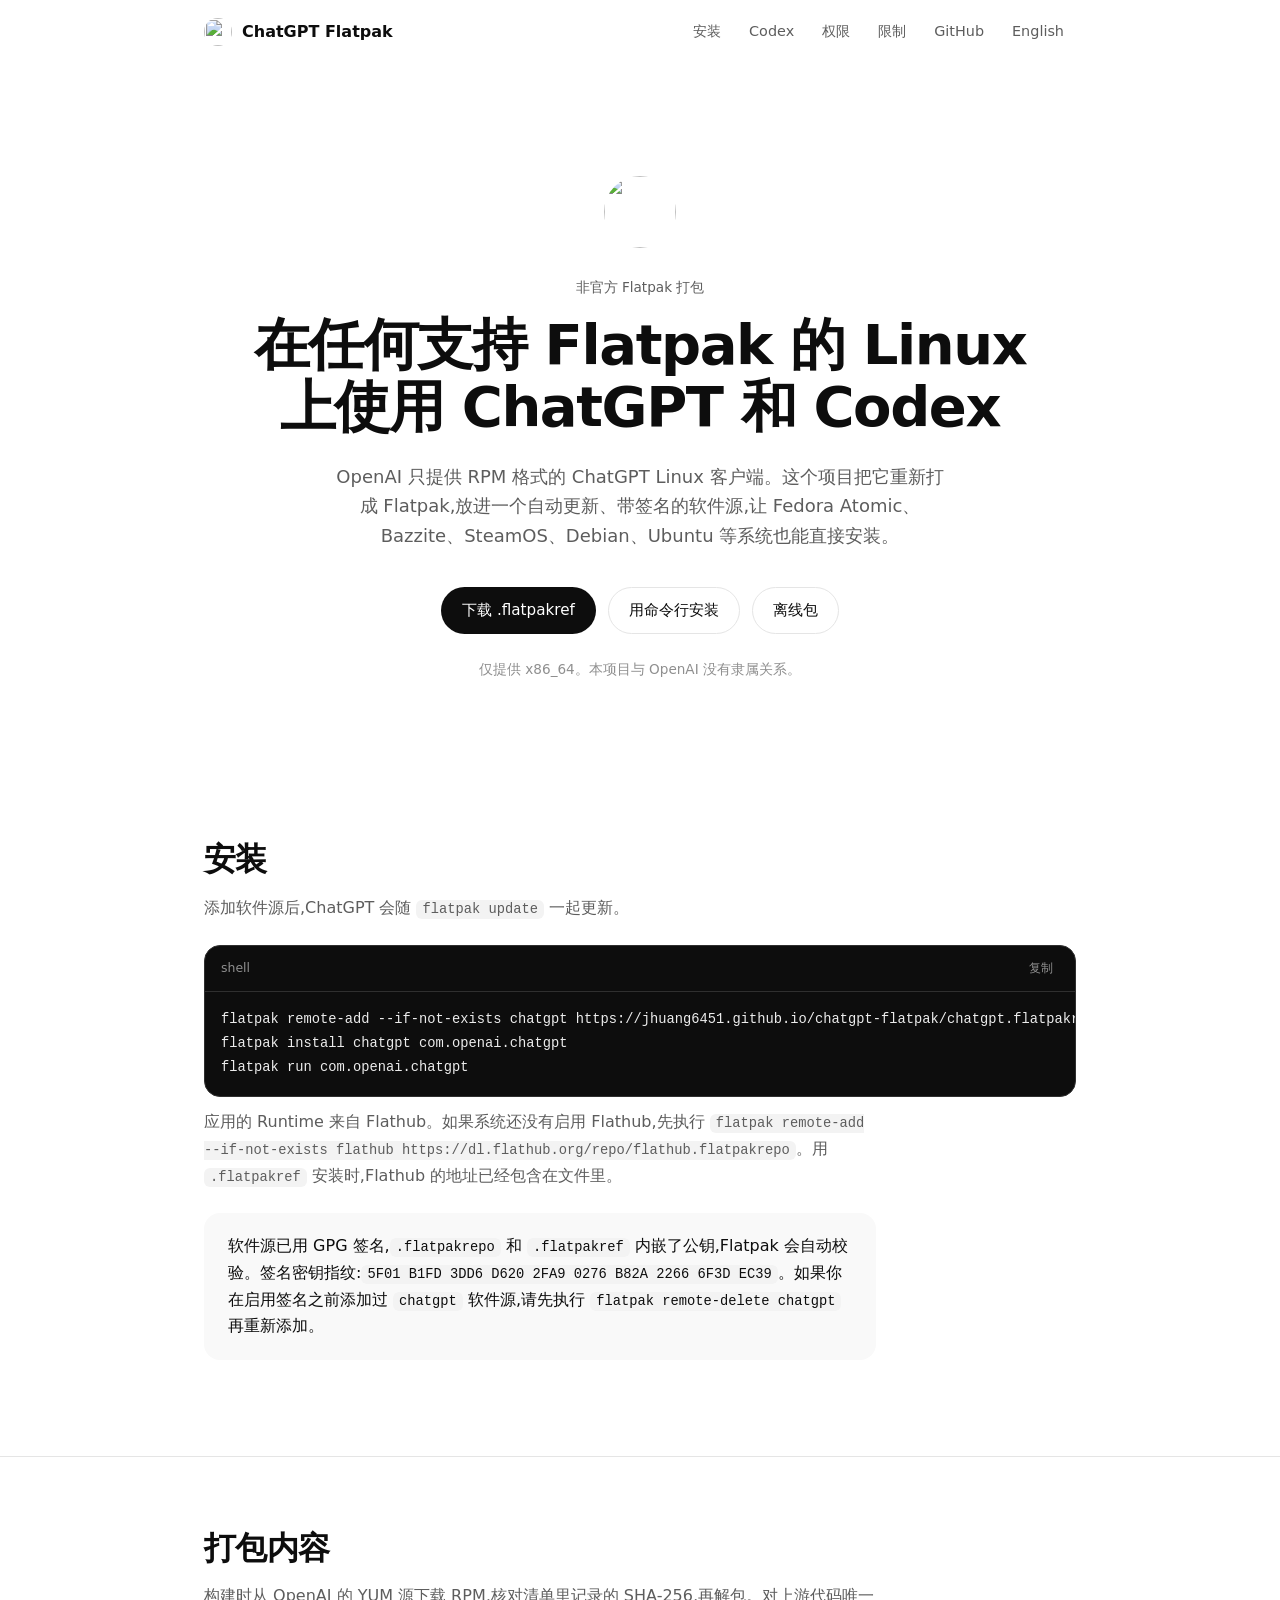
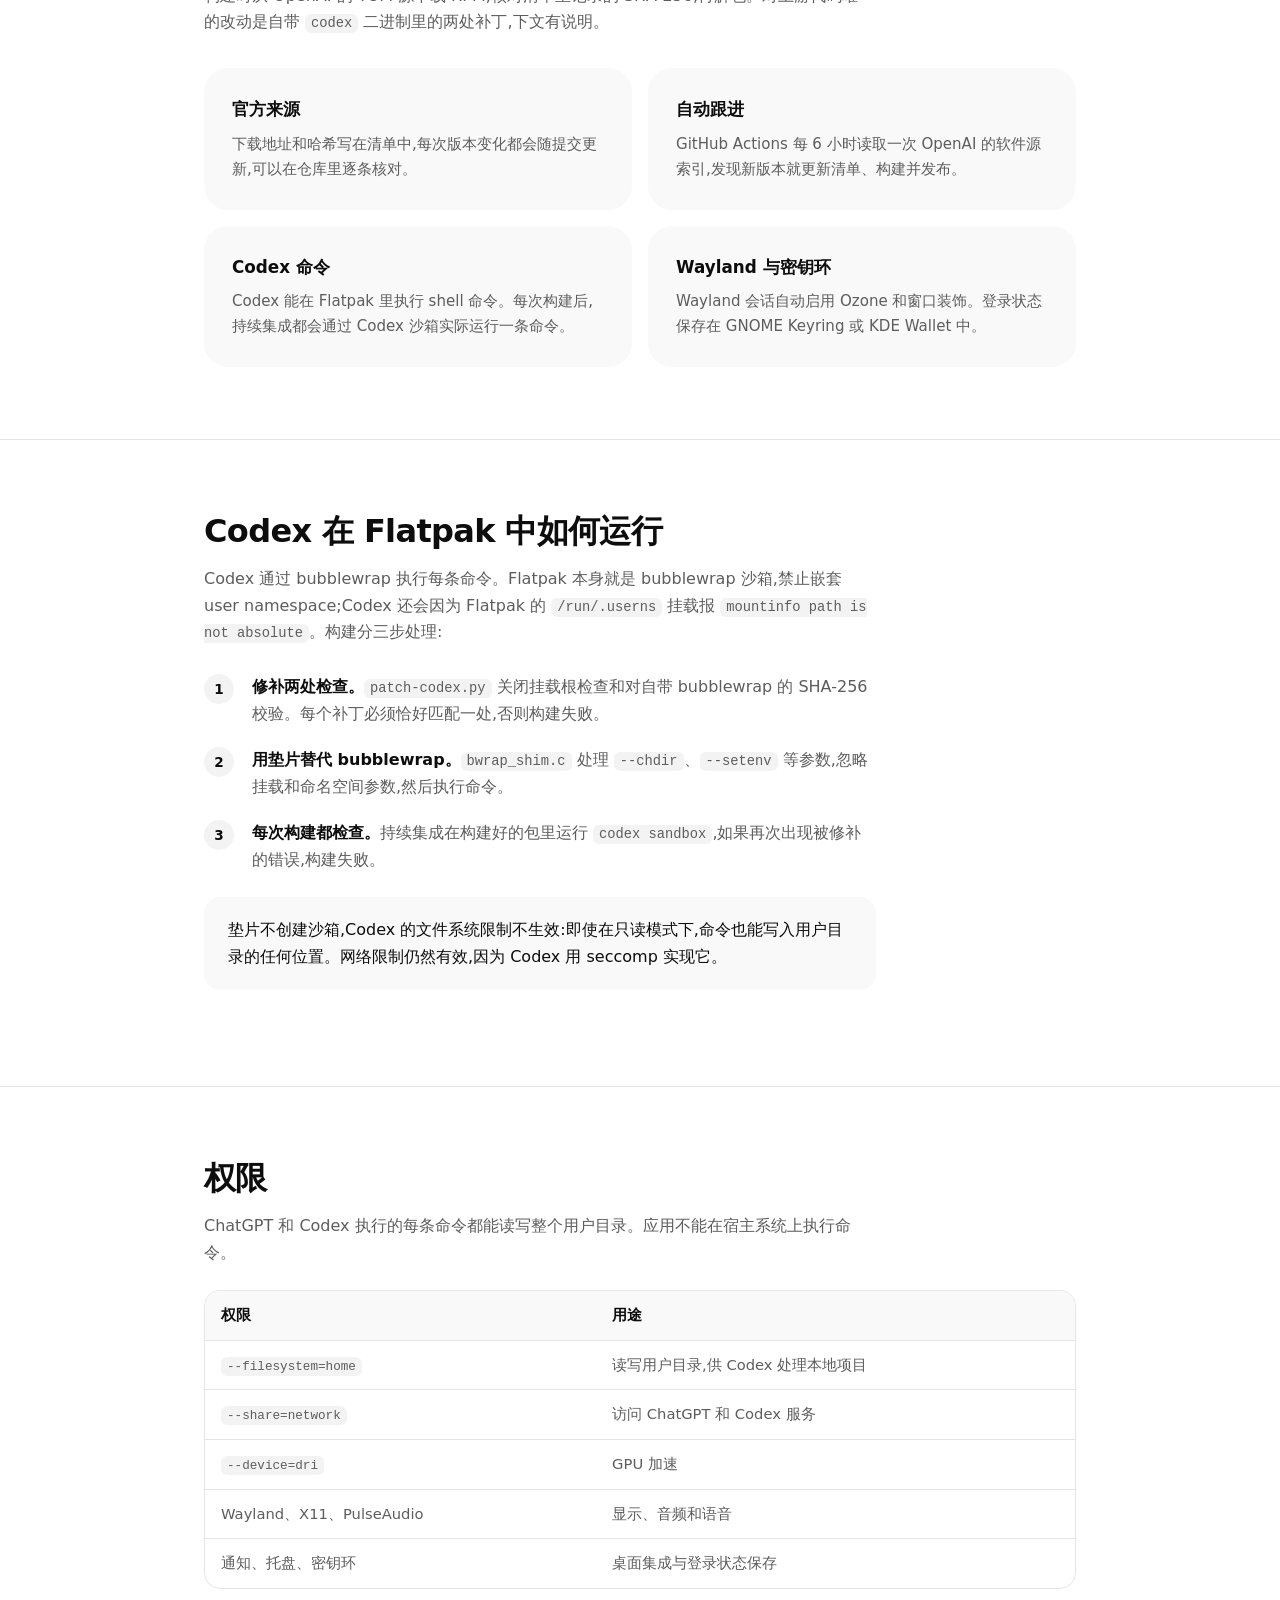
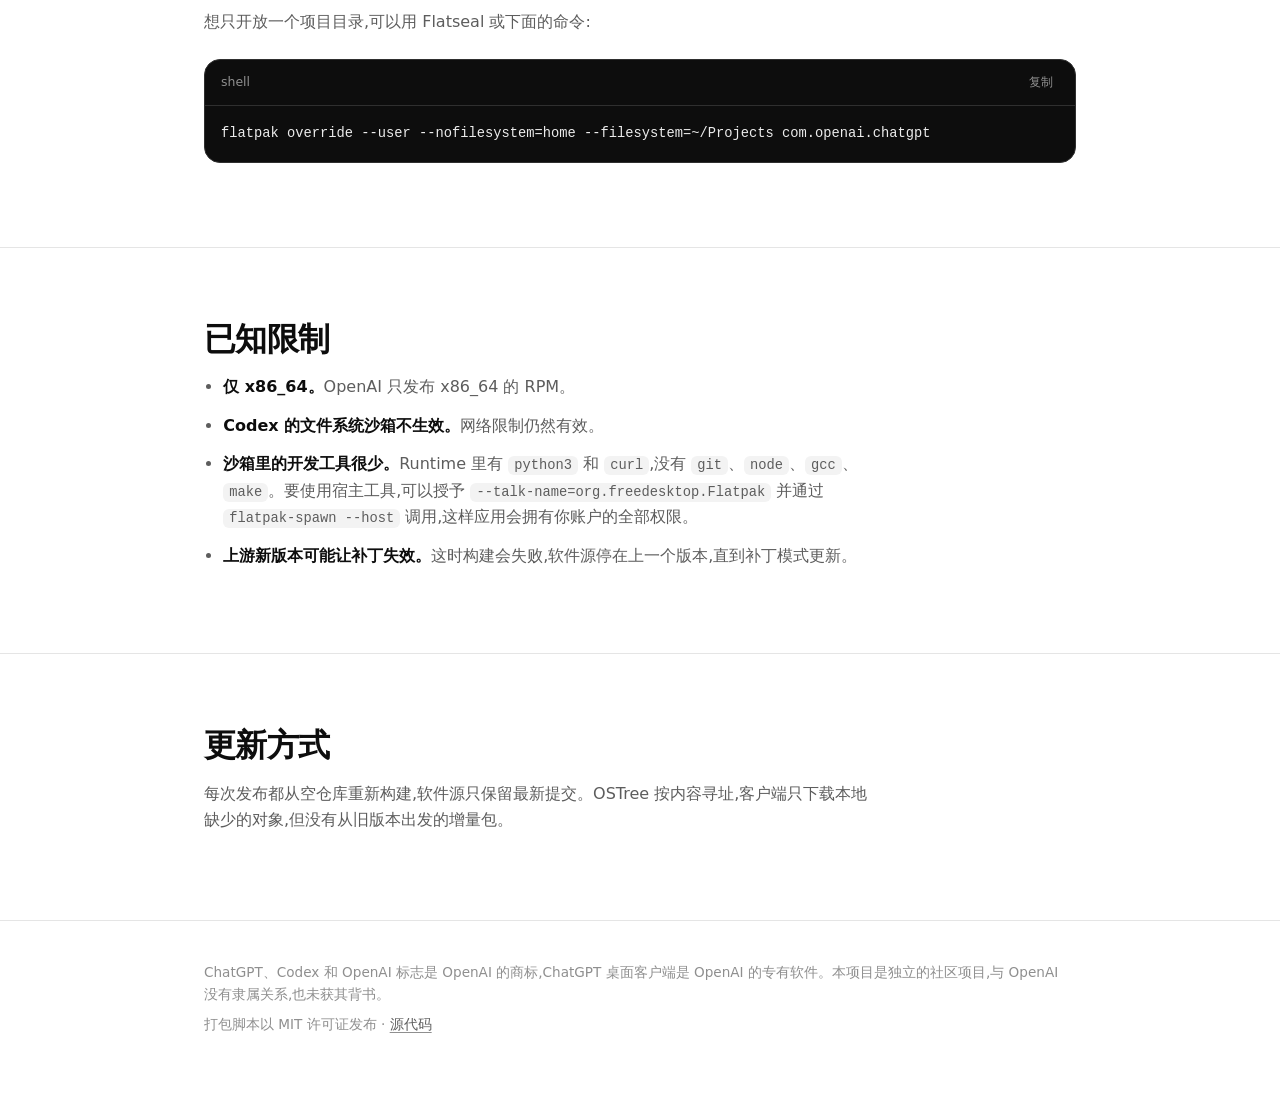
==== web/zh-CN.html @ 4a79d394 "fix: sign appstream refs, verify Codex sandbox in CI, rewrite docs - sign-repo.sh: sign every ref in" ====
<!DOCTYPE html>
<html lang="zh-CN">
<head>
  <meta charset="UTF-8">
  <meta name="viewport" content="width=device-width, initial-scale=1.0">
  <meta name="color-scheme" content="light dark">
  <title>ChatGPT for Linux (Flatpak)</title>
  <meta name="description" content="OpenAI 官方 ChatGPT Linux 桌面客户端的 Flatpak 打包与软件源,从官方 YUM 源构建,自动跟进上游版本。">
  <link rel="icon" type="image/png" href="icons/com.openai.chatgpt.png">
  <link rel="alternate" hreflang="en" href="./">
  <link rel="stylesheet" href="style.css">
</head>
<body>
  <header class="header">
    <div class="container nav">
      <a class="brand" href="#">
        <img src="icons/com.openai.chatgpt.png" alt="">
        <span>ChatGPT Flatpak</span>
      </a>
      <nav class="nav-links">
        <a href="#install">安装</a>
        <a href="#codex" class="hide-sm">Codex</a>
        <a href="#permissions">权限</a>
        <a href="#limits" class="hide-sm">限制</a>
        <a href="https://github.com/jhuang6451/chatgpt-flatpak" rel="noopener">GitHub</a>
        <a href="./" hreflang="en" lang="en">English</a>
      </nav>
    </div>
  </header>

  <main>
    <section class="hero">
      <div class="container">
        <img class="hero-icon" src="icons/com.openai.chatgpt.png" alt="">
        <p class="eyebrow">非官方 Flatpak 打包</p>
        <h1>在任何支持 Flatpak 的 Linux 上使用 ChatGPT 和 Codex</h1>
        <p class="lead">OpenAI 只提供 RPM 格式的 ChatGPT Linux 客户端。这个项目把它重新打成 Flatpak,放进一个自动更新、带签名的软件源,让 Fedora Atomic、Bazzite、SteamOS、Debian、Ubuntu 等系统也能直接安装。</p>
        <div class="actions">
          <a href="chatgpt.flatpakref" class="btn btn-primary" download>下载 .flatpakref</a>
          <a href="#install" class="btn btn-secondary">用命令行安装</a>
          <a href="https://github.com/jhuang6451/chatgpt-flatpak/releases/latest" class="btn btn-secondary" rel="noopener">离线包</a>
        </div>
        <p class="note">仅提供 x86_64。本项目与 OpenAI 没有隶属关系。</p>
      </div>
    </section>

    <section id="install" class="block">
      <div class="container">
        <h2>安装</h2>
        <p>添加软件源后,ChatGPT 会随 <code>flatpak update</code> 一起更新。</p>

        <div class="code-box">
          <div class="code-head">
            <span>shell</span>
            <button class="copy-btn" type="button" data-done="已复制">复制</button>
          </div>
          <pre><code>flatpak remote-add --if-not-exists chatgpt https://jhuang6451.github.io/chatgpt-flatpak/chatgpt.flatpakrepo
flatpak install chatgpt com.openai.chatgpt
flatpak run com.openai.chatgpt</code></pre>
        </div>

        <p>应用的 Runtime 来自 Flathub。如果系统还没有启用 Flathub,先执行 <code>flatpak remote-add --if-not-exists flathub https://dl.flathub.org/repo/flathub.flatpakrepo</code>。用 <code>.flatpakref</code> 安装时,Flathub 的地址已经包含在文件里。</p>

        <div class="callout">
          <p>软件源已用 GPG 签名,<code>.flatpakrepo</code> 和 <code>.flatpakref</code> 内嵌了公钥,Flatpak 会自动校验。签名密钥指纹:<code>5F01 B1FD 3DD6 D620 2FA9 0276 B82A 2266 6F3D EC39</code>。如果你在启用签名之前添加过 <code>chatgpt</code> 软件源,请先执行 <code>flatpak remote-delete chatgpt</code> 再重新添加。</p>
        </div>
      </div>
    </section>

    <section class="block">
      <div class="container">
        <h2>打包内容</h2>
        <p>构建时从 OpenAI 的 YUM 源下载 RPM,核对清单里记录的 SHA-256,再解包。对上游代码唯一的改动是自带 <code>codex</code> 二进制里的两处补丁,下文有说明。</p>
        <div class="features">
          <div class="feature">
            <h3>官方来源</h3>
            <p>下载地址和哈希写在清单中,每次版本变化都会随提交更新,可以在仓库里逐条核对。</p>
          </div>
          <div class="feature">
            <h3>自动跟进</h3>
            <p>GitHub Actions 每 6 小时读取一次 OpenAI 的软件源索引,发现新版本就更新清单、构建并发布。</p>
          </div>
          <div class="feature">
            <h3>Codex 命令</h3>
            <p>Codex 能在 Flatpak 里执行 shell 命令。每次构建后,持续集成都会通过 Codex 沙箱实际运行一条命令。</p>
          </div>
          <div class="feature">
            <h3>Wayland 与密钥环</h3>
            <p>Wayland 会话自动启用 Ozone 和窗口装饰。登录状态保存在 GNOME Keyring 或 KDE Wallet 中。</p>
          </div>
        </div>
      </div>
    </section>

    <section id="codex" class="block">
      <div class="container">
        <h2>Codex 在 Flatpak 中如何运行</h2>
        <p>Codex 通过 bubblewrap 执行每条命令。Flatpak 本身就是 bubblewrap 沙箱,禁止嵌套 user namespace;Codex 还会因为 Flatpak 的 <code>/run/.userns</code> 挂载报 <code>mountinfo path is not absolute</code>。构建分三步处理:</p>
        <ol class="steps">
          <li><strong>修补两处检查。</strong><code>patch-codex.py</code> 关闭挂载根检查和对自带 bubblewrap 的 SHA-256 校验。每个补丁必须恰好匹配一处,否则构建失败。</li>
          <li><strong>用垫片替代 bubblewrap。</strong><code>bwrap_shim.c</code> 处理 <code>--chdir</code>、<code>--setenv</code> 等参数,忽略挂载和命名空间参数,然后执行命令。</li>
          <li><strong>每次构建都检查。</strong>持续集成在构建好的包里运行 <code>codex sandbox</code>,如果再次出现被修补的错误,构建失败。</li>
        </ol>
        <div class="callout">
          <p>垫片不创建沙箱,Codex 的文件系统限制不生效:即使在只读模式下,命令也能写入用户目录的任何位置。网络限制仍然有效,因为 Codex 用 seccomp 实现它。</p>
        </div>
      </div>
    </section>

    <section id="permissions" class="block">
      <div class="container">
        <h2>权限</h2>
        <p>ChatGPT 和 Codex 执行的每条命令都能读写整个用户目录。应用不能在宿主系统上执行命令。</p>
        <div class="table-wrap">
          <table>
            <thead>
              <tr><th>权限</th><th>用途</th></tr>
            </thead>
            <tbody>
              <tr><td><code>--filesystem=home</code></td><td>读写用户目录,供 Codex 处理本地项目</td></tr>
              <tr><td><code>--share=network</code></td><td>访问 ChatGPT 和 Codex 服务</td></tr>
              <tr><td><code>--device=dri</code></td><td>GPU 加速</td></tr>
              <tr><td>Wayland、X11、PulseAudio</td><td>显示、音频和语音</td></tr>
              <tr><td>通知、托盘、密钥环</td><td>桌面集成与登录状态保存</td></tr>
            </tbody>
          </table>
        </div>
        <p style="margin-top: 20px;">想只开放一个项目目录,可以用 Flatseal 或下面的命令:</p>
        <div class="code-box">
          <div class="code-head">
            <span>shell</span>
            <button class="copy-btn" type="button" data-done="已复制">复制</button>
          </div>
          <pre><code>flatpak override --user --nofilesystem=home --filesystem=~/Projects com.openai.chatgpt</code></pre>
        </div>
      </div>
    </section>

    <section id="limits" class="block">
      <div class="container">
        <h2>已知限制</h2>
        <ul class="plain">
          <li><strong>仅 x86_64。</strong>OpenAI 只发布 x86_64 的 RPM。</li>
          <li><strong>Codex 的文件系统沙箱不生效。</strong>网络限制仍然有效。</li>
          <li><strong>沙箱里的开发工具很少。</strong>Runtime 里有 <code>python3</code> 和 <code>curl</code>,没有 <code>git</code>、<code>node</code>、<code>gcc</code>、<code>make</code>。要使用宿主工具,可以授予 <code>--talk-name=org.freedesktop.Flatpak</code> 并通过 <code>flatpak-spawn --host</code> 调用,这样应用会拥有你账户的全部权限。</li>
          <li><strong>上游新版本可能让补丁失效。</strong>这时构建会失败,软件源停在上一个版本,直到补丁模式更新。</li>
        </ul>
      </div>
    </section>

    <section class="block">
      <div class="container">
        <h2>更新方式</h2>
        <p>每次发布都从空仓库重新构建,软件源只保留最新提交。OSTree 按内容寻址,客户端只下载本地缺少的对象,但没有从旧版本出发的增量包。</p>
      </div>
    </section>
  </main>

  <footer class="footer">
    <div class="container">
      <p>ChatGPT、Codex 和 OpenAI 标志是 OpenAI 的商标,ChatGPT 桌面客户端是 OpenAI 的专有软件。本项目是独立的社区项目,与 OpenAI 没有隶属关系,也未获其背书。</p>
      <p>打包脚本以 MIT 许可证发布 · <a href="https://github.com/jhuang6451/chatgpt-flatpak" rel="noopener">源代码</a></p>
    </div>
  </footer>

  <script>
    (function () {
      if (!navigator.clipboard) return;
      document.querySelectorAll('.code-box').forEach(function (box) {
        var btn = box.querySelector('.copy-btn');
        var code = box.querySelector('pre code');
        if (!btn || !code) return;
        var label = btn.textContent;
        btn.addEventListener('click', function () {
          navigator.clipboard.writeText(code.innerText).then(function () {
            btn.textContent = btn.getAttribute('data-done') || 'Copied';
            setTimeout(function () { btn.textContent = label; }, 2000);
          });
        });
      });
    })();
  </script>
</body>
</html>
---- web/style.css ----
/* Monochrome layout in the spirit of OpenAI's product pages. Follows the system light/dark setting. */

:root {
  color-scheme: light dark;

  --bg: #ffffff;
  --surface: #f9f9f9;
  --surface-alt: #f3f3f3;
  --border: #e5e5e5;
  --text: #0d0d0d;
  --text-muted: #5d5d5d;
  --text-faint: #8f8f8f;
  --btn-bg: #0d0d0d;
  --btn-text: #ffffff;
  --btn-hover: #333333;
  --accent: #10a37f;
  --code-bg: #0d0d0d;
  --code-text: #ececec;
  --code-muted: #8f8f8f;
  --code-border: #2f2f2f;
  --radius: 16px;
  --radius-l: 24px;
  --sans: "OpenAI Sans", "Söhne", ui-sans-serif, system-ui, -apple-system, "Segoe UI", Inter, "Helvetica Neue", "Noto Sans", "Noto Sans CJK SC", "PingFang SC", "Microsoft YaHei", sans-serif;
  --mono: "Söhne Mono", ui-monospace, "SF Mono", "JetBrains Mono", Menlo, Consolas, monospace;
}

@media (prefers-color-scheme: dark) {
  :root {
    --bg: #0d0d0d;
    --surface: #171717;
    --surface-alt: #212121;
    --border: #2f2f2f;
    --text: #ececec;
    --text-muted: #b4b4b4;
    --text-faint: #8f8f8f;
    --btn-bg: #ffffff;
    --btn-text: #0d0d0d;
    --btn-hover: #d9d9d9;
    --code-bg: #171717;
  }
}

* {
  margin: 0;
  padding: 0;
  box-sizing: border-box;
}

html {
  scroll-behavior: smooth;
  scroll-padding-top: 80px;
}

body {
  font-family: var(--sans);
  background: var(--bg);
  color: var(--text);
  line-height: 1.65;
  font-size: 16px;
  -webkit-font-smoothing: antialiased;
}

a {
  color: var(--text);
  text-decoration: underline;
  text-decoration-color: var(--text-faint);
  text-underline-offset: 3px;
}

a:hover {
  text-decoration-color: var(--text);
}

.container {
  max-width: 920px;
  margin: 0 auto;
  padding: 0 24px;
}

/* Header */
.header {
  position: sticky;
  top: 0;
  z-index: 10;
  background: color-mix(in srgb, var(--bg) 90%, transparent);
  backdrop-filter: blur(12px);
}

.nav {
  display: flex;
  align-items: center;
  justify-content: space-between;
  gap: 16px;
  height: 64px;
}

.brand {
  display: flex;
  align-items: center;
  gap: 10px;
  color: var(--text);
  text-decoration: none;
  font-size: 1rem;
  font-weight: 600;
  white-space: nowrap;
}

.brand img {
  width: 28px;
  height: 28px;
  border-radius: 50%;
}

.nav-links {
  display: flex;
  align-items: center;
  gap: 4px;
  font-size: 0.9rem;
}

.nav-links a {
  color: var(--text-muted);
  text-decoration: none;
  padding: 6px 12px;
  border-radius: 999px;
}

.nav-links a:hover {
  color: var(--text);
  background: var(--surface-alt);
}

/* Hero */
.hero {
  padding: 112px 0 88px;
  text-align: center;
}

.hero-icon {
  width: 72px;
  height: 72px;
  border-radius: 50%;
  margin-bottom: 28px;
}

.eyebrow {
  font-size: 0.85rem;
  color: var(--text-muted);
  margin-bottom: 16px;
}

.hero h1 {
  font-weight: 600;
  font-size: clamp(2.2rem, 6vw, 3.5rem);
  line-height: 1.1;
  letter-spacing: -0.025em;
  max-width: 14em;
  margin: 0 auto;
}

.hero p.lead {
  margin: 24px auto 0;
  max-width: 34em;
  font-size: 1.125rem;
  color: var(--text-muted);
}

.actions {
  display: flex;
  flex-wrap: wrap;
  justify-content: center;
  gap: 12px;
  margin-top: 36px;
}

.btn {
  display: inline-flex;
  align-items: center;
  padding: 10px 20px;
  border-radius: 999px;
  font-size: 0.95rem;
  font-weight: 500;
  text-decoration: none;
  border: 1px solid transparent;
  transition: background 0.15s, border-color 0.15s;
}

.btn-primary {
  background: var(--btn-bg);
  color: var(--btn-text);
}

.btn-primary:hover {
  background: var(--btn-hover);
  color: var(--btn-text);
}

.btn-secondary {
  color: var(--text);
  border-color: var(--border);
}

.btn-secondary:hover {
  background: var(--surface-alt);
}

.hero .note {
  margin-top: 24px;
  font-size: 0.85rem;
  color: var(--text-faint);
}

/* Sections */
section.block {
  padding: 72px 0;
}

section.block + section.block {
  border-top: 1px solid var(--border);
}

section.block h2 {
  font-weight: 600;
  font-size: clamp(1.6rem, 4vw, 2rem);
  line-height: 1.2;
  letter-spacing: -0.02em;
  margin-bottom: 16px;
}

section.block > .container > p {
  color: var(--text-muted);
  max-width: 42em;
  margin-bottom: 14px;
}

code {
  font-family: var(--mono);
  font-size: 0.86em;
  background: var(--surface-alt);
  padding: 2px 6px;
  border-radius: 6px;
  overflow-wrap: anywhere;
}

/* Code box */
.code-box {
  margin: 24px 0 12px;
  background: var(--code-bg);
  border: 1px solid var(--code-border);
  border-radius: var(--radius);
  overflow: hidden;
}

.code-head {
  display: flex;
  justify-content: space-between;
  align-items: center;
  padding: 8px 12px 8px 16px;
  font-family: var(--sans);
  font-size: 0.78rem;
  color: var(--code-muted);
  border-bottom: 1px solid var(--code-border);
}

.copy-btn {
  background: none;
  border: none;
  color: var(--code-muted);
  font: inherit;
  padding: 4px 10px;
  border-radius: 999px;
  cursor: pointer;
}

.copy-btn:hover {
  color: var(--code-text);
  background: #2f2f2f;
}

.code-box pre {
  padding: 16px;
  overflow-x: auto;
  font-family: var(--mono);
  font-size: 0.86rem;
  line-height: 1.75;
  color: var(--code-text);
}

.code-box code {
  background: none;
  padding: 0;
  font-size: inherit;
  overflow-wrap: normal;
}

/* Cards */
.features {
  margin-top: 32px;
  display: grid;
  grid-template-columns: repeat(2, 1fr);
  gap: 16px;
}

.feature {
  background: var(--surface);
  border-radius: var(--radius-l);
  padding: 28px;
}

.feature h3 {
  font-size: 1.05rem;
  font-weight: 600;
  margin-bottom: 8px;
}

.feature p {
  font-size: 0.94rem;
  color: var(--text-muted);
}

/* Steps */
ol.steps {
  list-style: none;
  counter-reset: step;
  margin-top: 28px;
  max-width: 42em;
}

ol.steps li {
  counter-increment: step;
  position: relative;
  padding-left: 48px;
  margin-bottom: 20px;
  color: var(--text-muted);
}

ol.steps li::before {
  content: counter(step);
  position: absolute;
  left: 0;
  top: 0;
  width: 30px;
  height: 30px;
  border-radius: 50%;
  background: var(--surface-alt);
  color: var(--text);
  font-size: 0.85rem;
  font-weight: 600;
  display: flex;
  align-items: center;
  justify-content: center;
}

ol.steps strong,
ul.plain strong {
  color: var(--text);
  font-weight: 600;
}

/* Table */
.table-wrap {
  overflow-x: auto;
  margin-top: 24px;
  border: 1px solid var(--border);
  border-radius: var(--radius);
}

table {
  width: 100%;
  border-collapse: collapse;
  font-size: 0.92rem;
}

th,
td {
  text-align: left;
  padding: 12px 16px;
  border-bottom: 1px solid var(--border);
  vertical-align: top;
}

th {
  background: var(--surface);
  font-weight: 600;
}

td {
  color: var(--text-muted);
}

tr:last-child td {
  border-bottom: none;
}

/* Callout */
.callout {
  margin: 24px 0;
  padding: 20px 24px;
  background: var(--surface);
  border-radius: var(--radius);
  max-width: 42em;
}

.callout p {
  color: var(--text);
}

.callout p + p {
  margin-top: 8px;
}

ul.plain {
  max-width: 42em;
  padding-left: 1.2em;
  color: var(--text-muted);
}

ul.plain li {
  margin-bottom: 12px;
}

/* Footer */
.footer {
  border-top: 1px solid var(--border);
  padding: 40px 0 64px;
  font-size: 0.85rem;
  color: var(--text-faint);
}

.footer p + p {
  margin-top: 8px;
}

.footer a {
  color: var(--text-muted);
}

@media (max-width: 720px) {
  .nav-links a.hide-sm {
    display: none;
  }
}

@media (max-width: 640px) {
  .container {
    padding: 0 16px;
  }

  .hero {
    padding: 64px 0 56px;
  }

  section.block {
    padding: 52px 0;
  }

  .features {
    grid-template-columns: 1fr;
  }

  .feature {
    padding: 22px;
  }

  .nav-links a {
    padding: 6px 8px;
  }

  .brand span {
    display: none;
  }
}
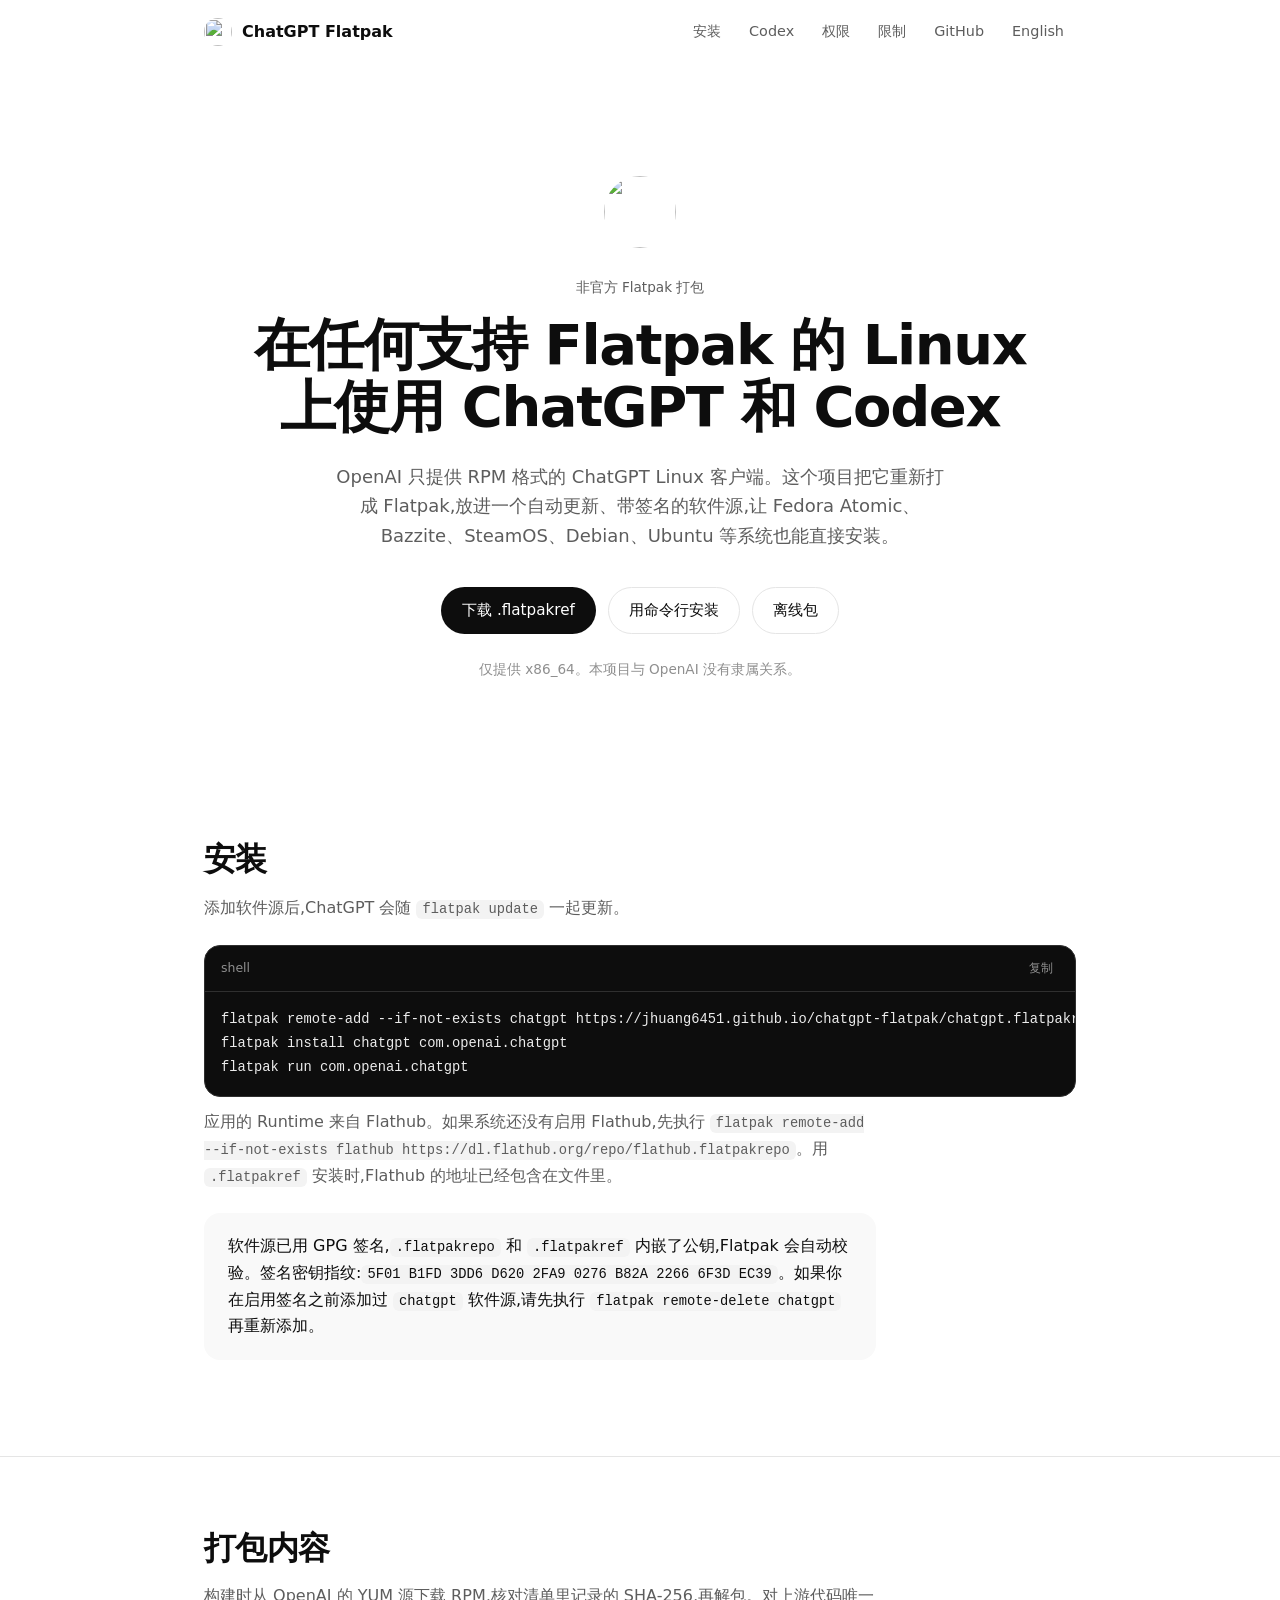
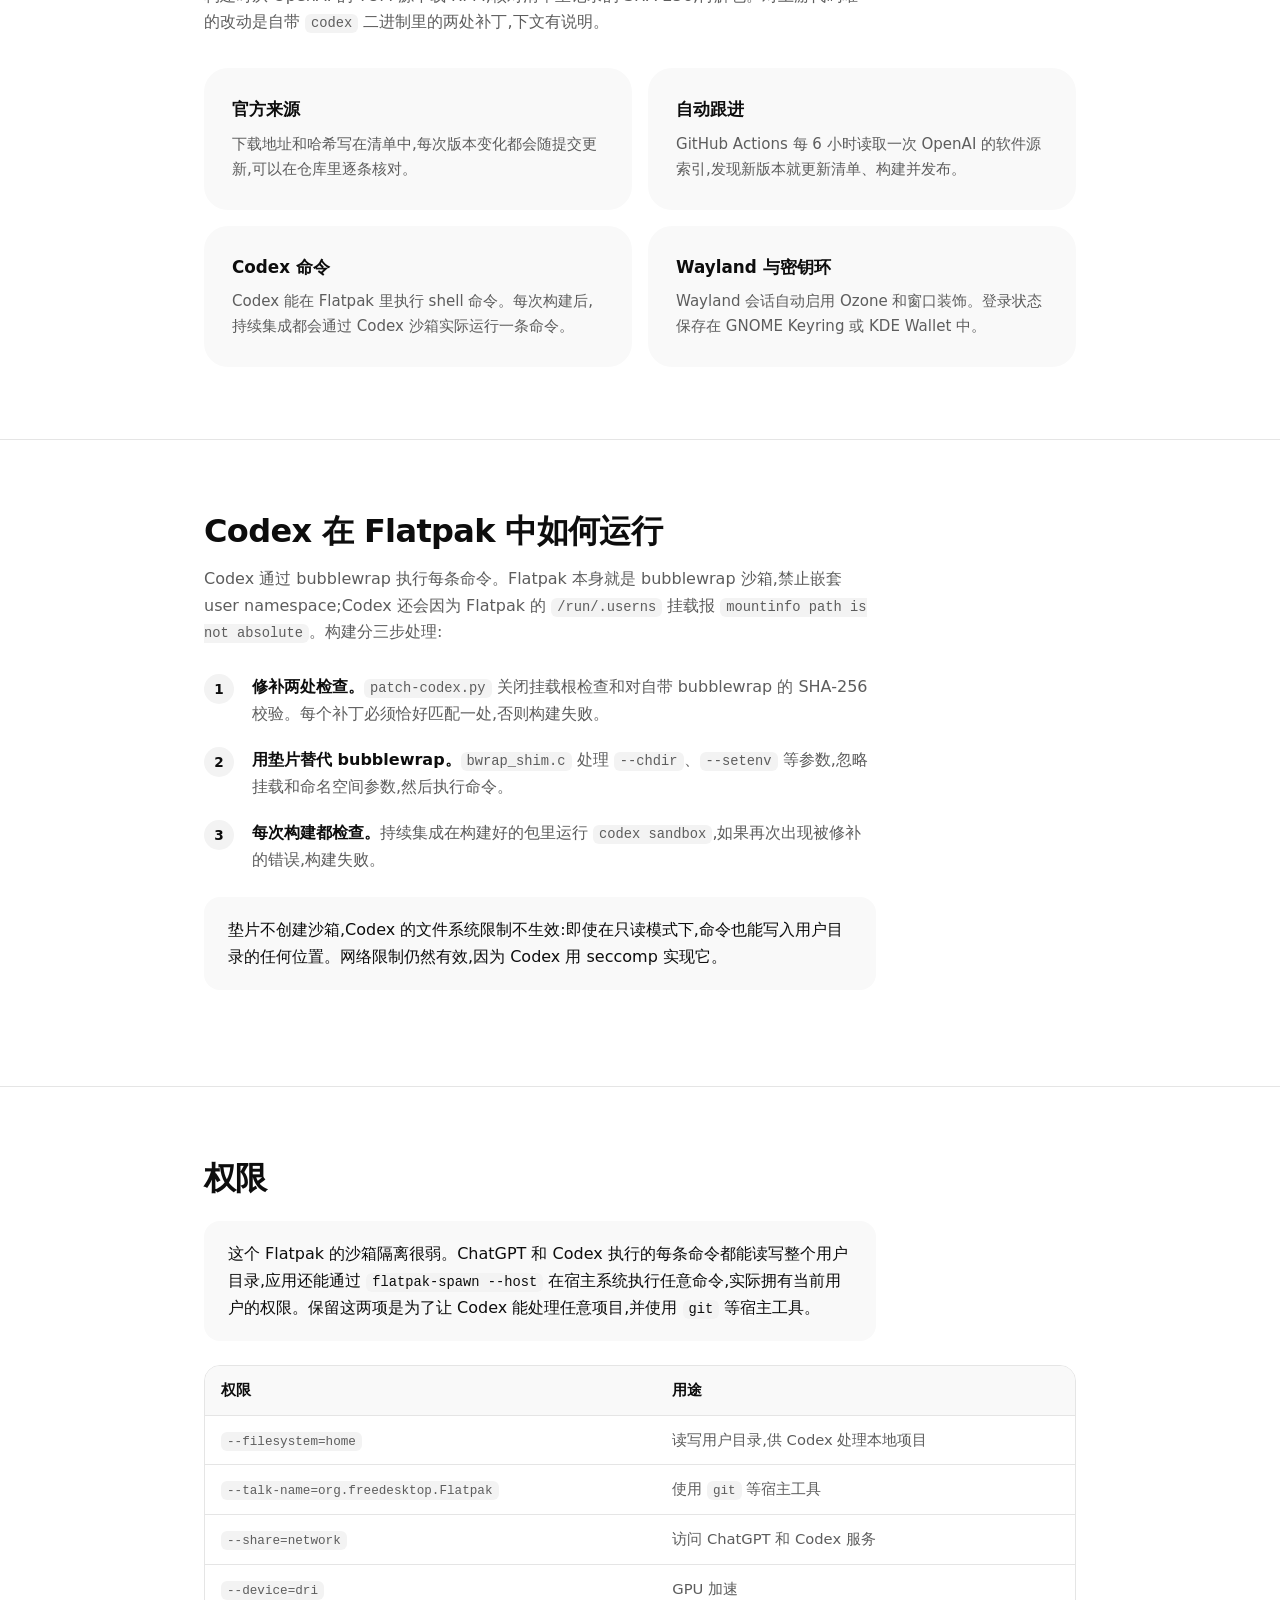
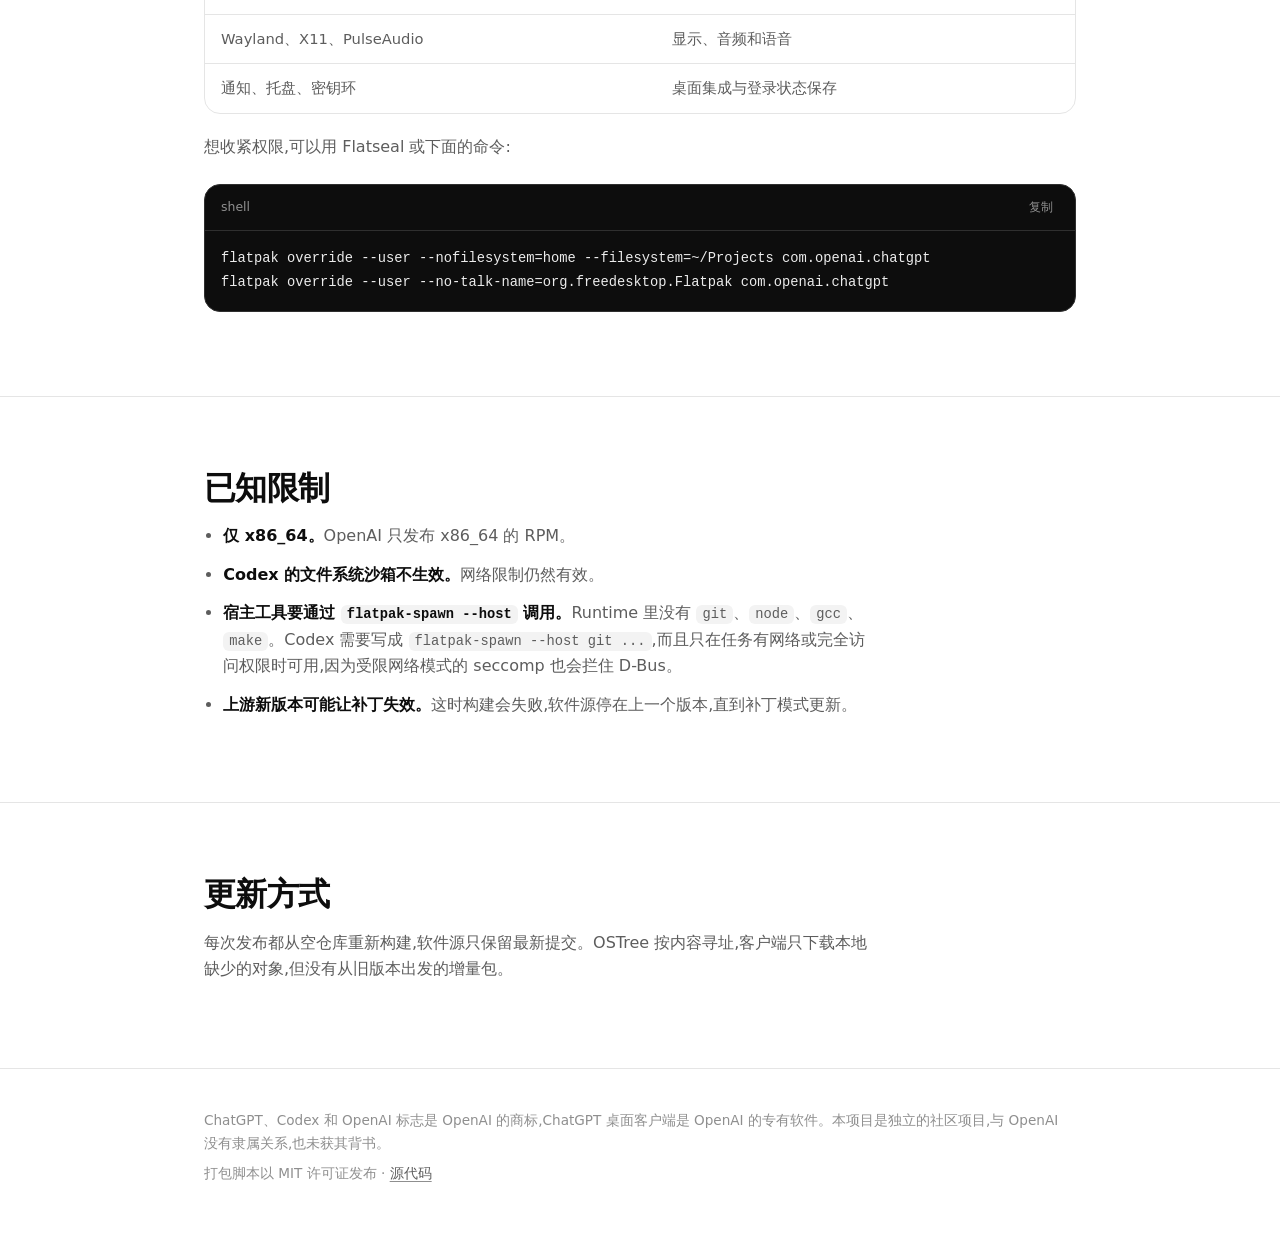
==== commit 01e3214c: "feat: allow host command execution via flatpak-spawn Grant --talk-name=org.freedesktop.Flatpak so Co" ====
--- a/web/zh-CN.html
+++ b/web/zh-CN.html
@@ -110,7 +110,9 @@
     <section id="permissions" class="block">
       <div class="container">
         <h2>权限</h2>
-        <p>ChatGPT 和 Codex 执行的每条命令都能读写整个用户目录。应用不能在宿主系统上执行命令。</p>
+        <div class="callout">
+          <p>这个 Flatpak 的沙箱隔离很弱。ChatGPT 和 Codex 执行的每条命令都能读写整个用户目录,应用还能通过 <code>flatpak-spawn --host</code> 在宿主系统执行任意命令,实际拥有当前用户的权限。保留这两项是为了让 Codex 能处理任意项目,并使用 <code>git</code> 等宿主工具。</p>
+        </div>
         <div class="table-wrap">
           <table>
             <thead>
@@ -118,6 +120,7 @@
             </thead>
             <tbody>
               <tr><td><code>--filesystem=home</code></td><td>读写用户目录,供 Codex 处理本地项目</td></tr>
+              <tr><td><code>--talk-name=org.freedesktop.Flatpak</code></td><td>使用 <code>git</code> 等宿主工具</td></tr>
               <tr><td><code>--share=network</code></td><td>访问 ChatGPT 和 Codex 服务</td></tr>
               <tr><td><code>--device=dri</code></td><td>GPU 加速</td></tr>
               <tr><td>Wayland、X11、PulseAudio</td><td>显示、音频和语音</td></tr>
@@ -125,13 +128,14 @@
             </tbody>
           </table>
         </div>
-        <p style="margin-top: 20px;">想只开放一个项目目录,可以用 Flatseal 或下面的命令:</p>
+        <p style="margin-top: 20px;">想收紧权限,可以用 Flatseal 或下面的命令:</p>
         <div class="code-box">
           <div class="code-head">
             <span>shell</span>
             <button class="copy-btn" type="button" data-done="已复制">复制</button>
           </div>
-          <pre><code>flatpak override --user --nofilesystem=home --filesystem=~/Projects com.openai.chatgpt</code></pre>
+          <pre><code>flatpak override --user --nofilesystem=home --filesystem=~/Projects com.openai.chatgpt
+flatpak override --user --no-talk-name=org.freedesktop.Flatpak com.openai.chatgpt</code></pre>
         </div>
       </div>
     </section>
@@ -142,7 +146,7 @@
         <ul class="plain">
           <li><strong>仅 x86_64。</strong>OpenAI 只发布 x86_64 的 RPM。</li>
           <li><strong>Codex 的文件系统沙箱不生效。</strong>网络限制仍然有效。</li>
-          <li><strong>沙箱里的开发工具很少。</strong>Runtime 里有 <code>python3</code> 和 <code>curl</code>,没有 <code>git</code>、<code>node</code>、<code>gcc</code>、<code>make</code>。要使用宿主工具,可以授予 <code>--talk-name=org.freedesktop.Flatpak</code> 并通过 <code>flatpak-spawn --host</code> 调用,这样应用会拥有你账户的全部权限。</li>
+          <li><strong>宿主工具要通过 <code>flatpak-spawn --host</code> 调用。</strong>Runtime 里没有 <code>git</code>、<code>node</code>、<code>gcc</code>、<code>make</code>。Codex 需要写成 <code>flatpak-spawn --host git ...</code>,而且只在任务有网络或完全访问权限时可用,因为受限网络模式的 seccomp 也会拦住 D-Bus。</li>
           <li><strong>上游新版本可能让补丁失效。</strong>这时构建会失败,软件源停在上一个版本,直到补丁模式更新。</li>
         </ul>
       </div>
